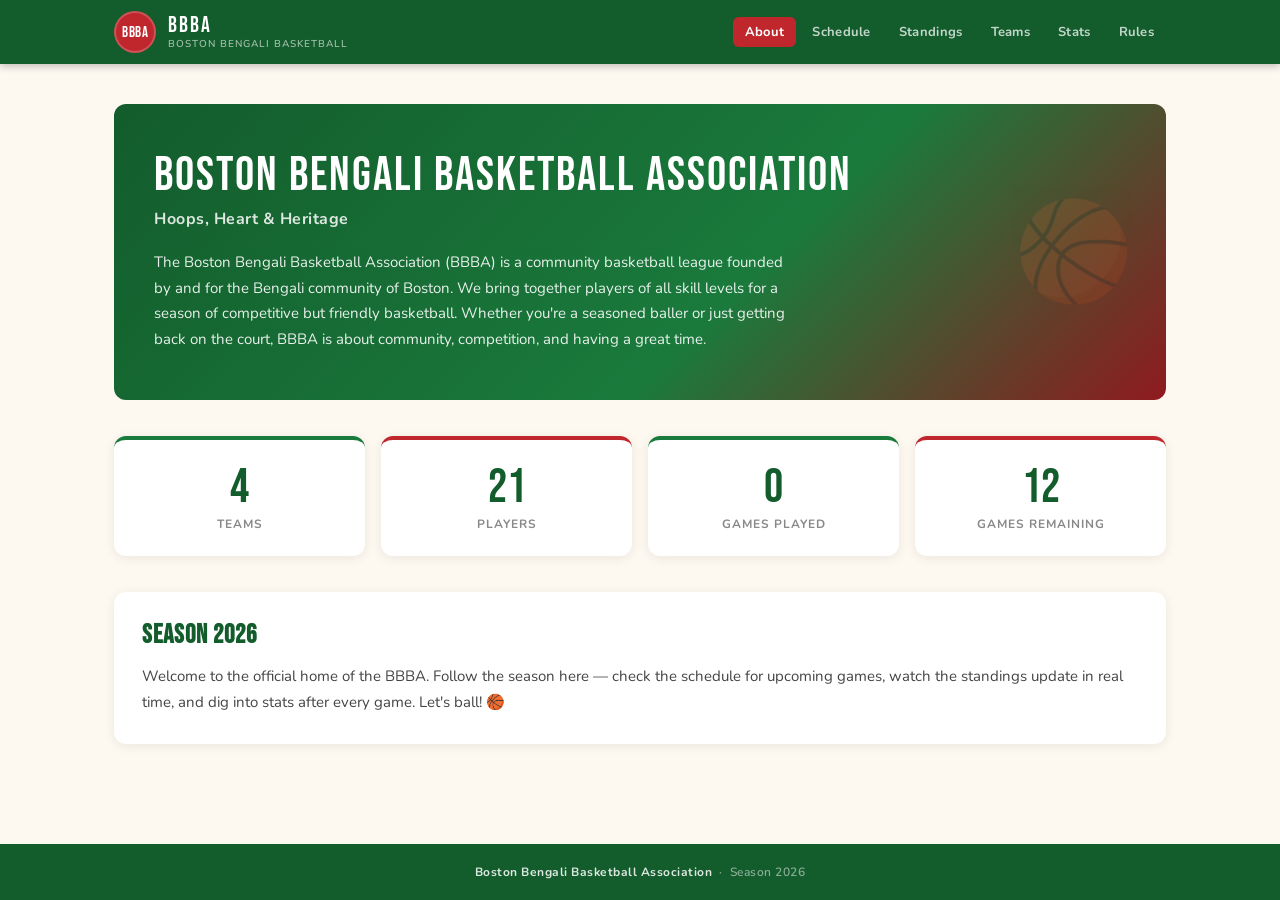
==== index.html @ 07c99d1d "refactor to be able to handle multiple seasons, reuse footer/header as partials" ====
<!DOCTYPE html>
<html lang="en">
<head>
  <meta charset="UTF-8" />
  <meta name="viewport" content="width=device-width, initial-scale=1.0" />
  <title>BBBA — Boston Bengali Basketball Association</title>
  <link rel="stylesheet" href="css/styles.css" />
</head>
<body>

  <div id="site-header-placeholder"></div>

  <main class="page-wrap">

    <div class="about-hero">
      <div class="about-hero-title">Boston Bengali Basketball Association</div>
      <div class="about-hero-tagline league-tagline"></div>
      <p class="about-hero-text" id="about-text"></p>
    </div>

    <div class="quick-stats" id="league-quick-stats"></div>

    <div class="card">
      <h2 style="font-family:'Bebas Neue',sans-serif;font-size:26px;color:var(--green-dark);letter-spacing:1px;margin-bottom:12px;">
        Season <span class="current-season-label"></span>
      </h2>
      <p style="font-size:15px;line-height:1.75;color:var(--ink-soft);">
        Welcome to the official home of the BBBA. Follow the season here — check the schedule for upcoming games,
        watch the standings update in real time, and dig into stats after every game. Let's ball! 🏀
      </p>
    </div>

  </main>

  <div id="site-footer-placeholder"></div>

  <script src="js/config.js"></script>
  <script src="js/players.js"></script>
  <script src="js/app.js"></script>
</body>
</html>
---- css/styles.css ----
@import url('https://fonts.googleapis.com/css2?family=Bebas+Neue&family=Nunito:wght@400;600;700;800&display=swap');

/* ─── Variables ─────────────────────────────────────────────────────────────── */
:root {
  --green:       #1a7a3c;
  --green-dark:  #135c2c;
  --green-light: #e8f5ed;
  --red:         #c0272d;
  --red-dark:    #8f1a1f;
  --red-light:   #fdecea;
  --cream:       #fdf8f0;
  --ink:         #1a1a1a;
  --ink-soft:    #444;
  --muted:       #888;
  --border:      #ddd;
  --card-bg:     #ffffff;
  --shadow:      0 2px 12px rgba(0,0,0,0.08);
  --radius:      12px;
  --nav-h:       64px;
}

/* ─── Reset ──────────────────────────────────────────────────────────────────── */
*, *::before, *::after { box-sizing: border-box; margin: 0; padding: 0; }
html { scroll-behavior: smooth; }
body {
  font-family: 'Nunito', sans-serif;
  background: var(--cream);
  color: var(--ink);
  min-height: 100vh;
  display: flex;
  flex-direction: column;
}
a { color: inherit; text-decoration: none; }
img { display: block; max-width: 100%; }

/* ─── Header & Nav ───────────────────────────────────────────────────────────── */
.site-header {
  background: var(--green-dark);
  position: sticky;
  top: 0;
  z-index: 100;
  box-shadow: 0 2px 8px rgba(0,0,0,0.25);
}

.header-inner {
  max-width: 1100px;
  margin: 0 auto;
  padding: 0 24px;
  height: var(--nav-h);
  display: flex;
  align-items: center;
  justify-content: space-between;
  gap: 16px;
}

.logo-wrap {
  display: flex;
  align-items: center;
  gap: 12px;
  flex-shrink: 0;
}

.logo-icon {
  width: 42px;
  height: 42px;
  background: var(--red);
  border-radius: 50%;
  display: flex;
  align-items: center;
  justify-content: center;
  font-family: 'Bebas Neue', sans-serif;
  font-size: 15px;
  color: #fff;
  letter-spacing: 0.5px;
  flex-shrink: 0;
  border: 2px solid rgba(255,255,255,0.2);
}

.logo-text {
  display: flex;
  flex-direction: column;
  line-height: 1.1;
}

.logo-abbr {
  font-family: 'Bebas Neue', sans-serif;
  font-size: 22px;
  color: #fff;
  letter-spacing: 2px;
}

.logo-sub {
  font-size: 10px;
  color: rgba(255,255,255,0.6);
  font-weight: 600;
  letter-spacing: 1px;
  text-transform: uppercase;
}

.site-nav {
  display: flex;
  align-items: center;
  gap: 4px;
}

.nav-link {
  font-size: 13px;
  font-weight: 700;
  color: rgba(255,255,255,0.75);
  padding: 6px 12px;
  border-radius: 6px;
  transition: background 0.15s, color 0.15s;
  letter-spacing: 0.3px;
  white-space: nowrap;
}

.nav-link:hover {
  background: rgba(255,255,255,0.12);
  color: #fff;
}

.nav-link.active {
  background: var(--red);
  color: #fff;
}

/* ─── Page Wrapper ───────────────────────────────────────────────────────────── */
.page-wrap {
  max-width: 1100px;
  margin: 0 auto;
  padding: 40px 24px 80px;
  flex: 1;
  width: 100%;
}

.page-hero {
  margin-bottom: 36px;
}

.page-title {
  font-family: 'Bebas Neue', sans-serif;
  font-size: 52px;
  color: var(--green-dark);
  letter-spacing: 2px;
  line-height: 1;
}

.page-title span {
  color: var(--red);
}

.page-subtitle {
  font-size: 15px;
  color: var(--muted);
  margin-top: 6px;
  font-weight: 600;
}

.section-subheading {
  font-family: 'Bebas Neue', sans-serif;
  font-size: 28px;
  color: var(--green-dark);
  letter-spacing: 1.5px;
  margin: 36px 0 16px;
}

.section-subheading:first-child { margin-top: 0; }

/* ─── Footer ─────────────────────────────────────────────────────────────────── */
.site-footer {
  background: var(--green-dark);
  color: rgba(255,255,255,0.5);
  text-align: center;
  padding: 20px 24px;
  font-size: 12px;
  font-weight: 600;
  letter-spacing: 0.5px;
}

.site-footer strong {
  color: rgba(255,255,255,0.85);
}

/* ─── About Page ─────────────────────────────────────────────────────────────── */
.about-hero {
  background: linear-gradient(135deg, var(--green-dark) 0%, var(--green) 60%, var(--red-dark) 100%);
  border-radius: var(--radius);
  padding: 48px 40px;
  color: #fff;
  margin-bottom: 36px;
  position: relative;
  overflow: hidden;
}

.about-hero::before {
  content: "🏀";
  position: absolute;
  right: 32px;
  top: 50%;
  transform: translateY(-50%);
  font-size: 96px;
  opacity: 0.15;
  pointer-events: none;
}

.about-hero-title {
  font-family: 'Bebas Neue', sans-serif;
  font-size: 48px;
  letter-spacing: 2px;
  line-height: 1;
  margin-bottom: 8px;
}

.about-hero-tagline {
  font-size: 16px;
  font-weight: 700;
  opacity: 0.85;
  margin-bottom: 20px;
  letter-spacing: 0.5px;
}

.about-hero-text {
  font-size: 15px;
  line-height: 1.7;
  opacity: 0.9;
  max-width: 640px;
}

.quick-stats {
  display: grid;
  grid-template-columns: repeat(4, 1fr);
  gap: 16px;
  margin-bottom: 36px;
}

.quick-stat {
  background: var(--card-bg);
  border-radius: var(--radius);
  padding: 24px 16px;
  text-align: center;
  box-shadow: var(--shadow);
  border-top: 4px solid var(--green);
}

.quick-stat:nth-child(even) {
  border-top-color: var(--red);
}

.qs-num {
  display: block;
  font-family: 'Bebas Neue', sans-serif;
  font-size: 48px;
  color: var(--green-dark);
  line-height: 1;
}

.qs-label {
  display: block;
  font-size: 12px;
  font-weight: 700;
  color: var(--muted);
  letter-spacing: 1px;
  text-transform: uppercase;
  margin-top: 4px;
}

/* ─── Cards & Shared ─────────────────────────────────────────────────────────── */
.card {
  background: var(--card-bg);
  border-radius: var(--radius);
  box-shadow: var(--shadow);
  padding: 28px;
  margin-bottom: 16px;
}

.empty-state {
  color: var(--muted);
  font-size: 15px;
  font-weight: 600;
  text-align: center;
  padding: 40px 0;
}

.back-link {
  display: inline-block;
  font-size: 14px;
  font-weight: 700;
  color: var(--green);
  margin-bottom: 24px;
  transition: color 0.15s;
}

.back-link:hover { color: var(--green-dark); }

/* ─── Schedule ───────────────────────────────────────────────────────────────── */
.game-card {
  background: var(--card-bg);
  border-radius: var(--radius);
  box-shadow: var(--shadow);
  padding: 20px 24px;
  margin-bottom: 12px;
  display: flex;
  align-items: center;
  gap: 20px;
  flex-wrap: wrap;
}

.game-card.upcoming {
  border-left: 4px solid var(--border);
  opacity: 0.85;
}

.game-card.completed {
  border-left: 4px solid var(--green);
}

.game-date {
  font-size: 13px;
  font-weight: 700;
  color: var(--muted);
  min-width: 100px;
  letter-spacing: 0.3px;
}

.game-matchup {
  display: flex;
  align-items: center;
  gap: 12px;
  flex: 1;
  flex-wrap: wrap;
}

.team-name {
  font-size: 16px;
  font-weight: 700;
  color: var(--ink-soft);
}

.team-name.winner {
  color: var(--green-dark);
}

.score-block {
  display: flex;
  align-items: center;
  gap: 6px;
  font-family: 'Bebas Neue', sans-serif;
  font-size: 24px;
}

.score-win  { color: var(--green-dark); }
.score-loss { color: var(--muted); }
.score-sep  { color: var(--border); font-size: 20px; }

.vs-badge {
  background: var(--green-light);
  color: var(--green-dark);
  font-size: 11px;
  font-weight: 800;
  padding: 3px 8px;
  border-radius: 4px;
  letter-spacing: 1px;
}

.box-score-link {
  font-size: 13px;
  font-weight: 700;
  color: var(--red);
  white-space: nowrap;
  transition: color 0.15s;
  margin-left: auto;
}

.box-score-link:hover { color: var(--red-dark); }

/* ─── Standings ──────────────────────────────────────────────────────────────── */
.standings-wrap {
  background: var(--card-bg);
  border-radius: var(--radius);
  box-shadow: var(--shadow);
  overflow: hidden;
}

.standings-table {
  width: 100%;
  border-collapse: collapse;
}

.standings-table thead {
  background: var(--green-dark);
  color: #fff;
}

.standings-table th {
  padding: 14px 16px;
  font-size: 12px;
  font-weight: 700;
  letter-spacing: 1px;
  text-transform: uppercase;
  text-align: left;
}

.standings-table th:not(:first-child):not(.team-col) { text-align: center; }

.standings-table td {
  padding: 14px 16px;
  font-size: 14px;
  font-weight: 600;
  border-bottom: 1px solid var(--border);
  text-align: left;
}

.standings-table td:not(:first-child):not(.team-col) { text-align: center; }

.standings-table tbody tr:last-child td { border-bottom: none; }

.standings-table tbody tr:hover { background: var(--green-light); }

.standings-table .leader-row { background: #fffbe6; }
.standings-table .leader-row:hover { background: #fff5c2; }

.rank { color: var(--muted); font-size: 13px; width: 32px; }
.team-col { font-weight: 800; }
.pos-diff { color: var(--green); font-weight: 800; }
.neg-diff { color: var(--red);   font-weight: 800; }

.standings-note {
  font-size: 12px;
  color: var(--muted);
  margin-top: 10px;
  font-weight: 600;
}

/* ─── Teams ──────────────────────────────────────────────────────────────────── */
.teams-grid {
  display: grid;
  grid-template-columns: repeat(2, 1fr);
  gap: 24px;
}

.team-card {
  background: var(--card-bg);
  border-radius: var(--radius);
  box-shadow: var(--shadow);
  overflow: hidden;
}

.team-card-title {
  font-family: 'Bebas Neue', sans-serif;
  font-size: 28px;
  letter-spacing: 1.5px;
  background: var(--green-dark);
  color: #fff;
  padding: 16px 20px;
}

.team-card:nth-child(even) .team-card-title {
  background: var(--red-dark);
}

.roster-table {
  width: 100%;
  border-collapse: collapse;
  font-size: 13px;
}

.roster-table thead tr {
  background: var(--green-light);
}

.roster-table th {
  padding: 10px 12px;
  font-size: 11px;
  font-weight: 700;
  letter-spacing: 0.8px;
  text-transform: uppercase;
  color: var(--green-dark);
  text-align: left;
}

.roster-table th:not(:first-child) { text-align: center; }

.roster-table td {
  padding: 10px 12px;
  border-bottom: 1px solid var(--border);
  font-weight: 600;
  text-align: left;
}

.roster-table td:not(:first-child) { text-align: center; color: var(--ink-soft); }

.roster-table tbody tr:last-child td { border-bottom: none; }
.roster-table tbody tr:hover { background: #f9f9f9; }

.player-name { font-weight: 700; }

.team-card .empty-state { padding: 24px; text-align: left; }

.unassigned-card { grid-column: 1 / -1; }

.unassigned-title {
  background: var(--muted) !important;
  display: flex;
  align-items: center;
  gap: 10px;
}

.unassigned-count {
  background: rgba(255,255,255,0.25);
  font-family: 'Nunito', sans-serif;
  font-size: 13px;
  font-weight: 800;
  padding: 2px 8px;
  border-radius: 99px;
}

/* ─── Stats ──────────────────────────────────────────────────────────────────── */
.leaders-grid {
  display: grid;
  grid-template-columns: repeat(3, 1fr);
  gap: 24px;
}

.leaders-block {
  background: var(--card-bg);
  border-radius: var(--radius);
  box-shadow: var(--shadow);
  overflow: hidden;
}

.leaders-block.full-width {
  grid-column: 1 / -1;
}

.leaders-title {
  font-family: 'Bebas Neue', sans-serif;
  font-size: 22px;
  letter-spacing: 1.5px;
  background: var(--red-dark);
  color: #fff;
  padding: 12px 16px;
}

.leaders-block:first-child .leaders-title { background: var(--green-dark); }
.leaders-block:nth-child(2) .leaders-title { background: var(--green); }

.leader-row { background: #fffbe6 !important; }
.leader-row .player-name::after {
  content: " 👑";
  font-size: 11px;
}

/* Box score */
.box-score-header {
  display: flex;
  align-items: center;
  justify-content: space-between;
  background: var(--card-bg);
  border-radius: var(--radius);
  box-shadow: var(--shadow);
  padding: 28px 32px;
  margin-bottom: 24px;
  gap: 16px;
}

.bs-team {
  text-align: center;
  flex: 1;
}

.bs-team-name {
  font-size: 14px;
  font-weight: 700;
  color: var(--muted);
  text-transform: uppercase;
  letter-spacing: 1px;
  margin-bottom: 6px;
}

.bs-score {
  font-family: 'Bebas Neue', sans-serif;
  font-size: 64px;
  color: var(--ink);
  line-height: 1;
}

.bs-winner .bs-score { color: var(--green-dark); }
.bs-winner .bs-team-name { color: var(--green-dark); }

.bs-date {
  font-size: 13px;
  font-weight: 700;
  color: var(--muted);
  text-align: center;
}

.box-team-label {
  font-family: 'Bebas Neue', sans-serif;
  font-size: 22px;
  letter-spacing: 1px;
  color: var(--green-dark);
  margin: 24px 0 8px;
}

.box-score-list {
  display: flex;
  flex-direction: column;
}

.box-score-item {
  display: flex;
  align-items: center;
  gap: 16px;
  padding: 14px 16px;
  border-bottom: 1px solid var(--border);
  transition: background 0.15s;
  font-size: 14px;
  font-weight: 600;
}

.box-score-item:last-child { border-bottom: none; }
.box-score-item:hover { background: var(--green-light); }

.bsi-date { color: var(--muted); font-size: 13px; min-width: 100px; }
.bsi-matchup { flex: 1; }
.bsi-winner { color: var(--green-dark); font-weight: 800; }
.bsi-sep { color: var(--muted); margin: 0 6px; }
.bsi-arrow { color: var(--red); font-weight: 700; }

/* ─── Rules ──────────────────────────────────────────────────────────────────── */
.rules-section {
  background: var(--card-bg);
  border-radius: var(--radius);
  box-shadow: var(--shadow);
  padding: 32px;
  margin-bottom: 20px;
}

.rules-section h2 {
  font-family: 'Bebas Neue', sans-serif;
  font-size: 26px;
  color: var(--green-dark);
  letter-spacing: 1px;
  margin-bottom: 12px;
  padding-bottom: 8px;
  border-bottom: 2px solid var(--green-light);
}

.rules-section p, .rules-section li {
  font-size: 15px;
  line-height: 1.75;
  color: var(--ink-soft);
  margin-bottom: 8px;
}

.rules-section ul, .rules-section ol {
  padding-left: 20px;
}

/* ─── Season Switcher ────────────────────────────────────────────────────────── */
.season-switcher-wrap {
  display: flex;
  align-items: center;
  gap: 10px;
  margin-bottom: 28px;
}

.switcher-label {
  font-size: 12px;
  font-weight: 700;
  color: var(--muted);
  text-transform: uppercase;
  letter-spacing: 1px;
}

.season-select {
  font-family: 'Nunito', sans-serif;
  font-size: 14px;
  font-weight: 700;
  color: var(--ink);
  background: var(--card-bg);
  border: 1.5px solid var(--border);
  border-radius: 8px;
  padding: 6px 12px;
  cursor: pointer;
  transition: border-color 0.15s;
}

.season-select:hover { border-color: var(--green); }
.season-select:focus { outline: none; border-color: var(--green); }

/* ─── Stats Section Heading ──────────────────────────────────────────────────── */
.stats-section-heading {
  font-family: 'Bebas Neue', sans-serif;
  font-size: 32px;
  color: var(--green-dark);
  letter-spacing: 2px;
  margin-bottom: 16px;
}

/* ─── Responsive ──────────────────────────────────────────────────────────────── */
@media (max-width: 768px) {
  .quick-stats { grid-template-columns: repeat(2, 1fr); }
  .teams-grid  { grid-template-columns: 1fr; }
  .leaders-grid { grid-template-columns: 1fr; }
  .about-hero { padding: 32px 24px; }
  .about-hero::before { display: none; }
  .about-hero-title { font-size: 36px; }
  .page-title { font-size: 40px; }
  .site-nav { gap: 2px; }
  .nav-link { font-size: 12px; padding: 5px 8px; }
  .logo-text { display: none; }
  .box-score-header { flex-direction: column; }
}
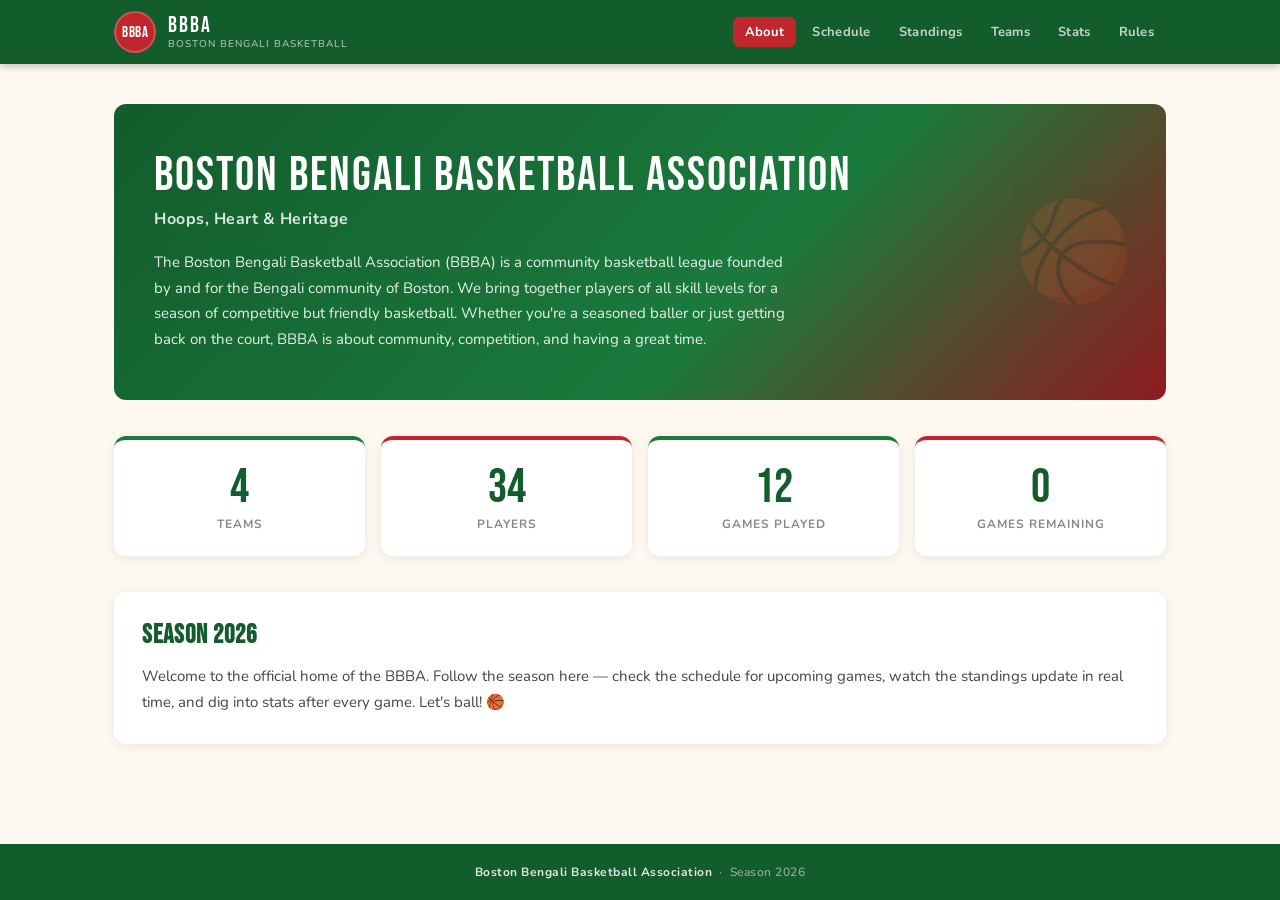
==== commit cfa1fca0: "add support for playoff games, add stats for first playoff game" ====
--- a/index.html
+++ b/index.html
@@ -1,41 +1,44 @@
 <!DOCTYPE html>
 <html lang="en">
 <head>
-  <meta charset="UTF-8" />
-  <meta name="viewport" content="width=device-width, initial-scale=1.0" />
+  <meta charset="UTF-8"/>
+  <meta name="viewport" content="width=device-width, initial-scale=1.0"/>
   <title>BBBA — Boston Bengali Basketball Association</title>
-  <link rel="stylesheet" href="css/styles.css" />
+  <link rel="stylesheet" href="css/styles.css"/>
 </head>
 <body>
 
-  <div id="site-header-placeholder"></div>
+<div id="site-header-placeholder"></div>
 
-  <main class="page-wrap">
+<main class="page-wrap">
 
-    <div class="about-hero">
-      <div class="about-hero-title">Boston Bengali Basketball Association</div>
-      <div class="about-hero-tagline league-tagline"></div>
-      <p class="about-hero-text" id="about-text"></p>
-    </div>
+  <div id="champion-banner" style="display:none;"></div>
 
-    <div class="quick-stats" id="league-quick-stats"></div>
+  <div class="about-hero">
+    <div class="about-hero-title">Boston Bengali Basketball Association</div>
+    <div class="about-hero-tagline league-tagline"></div>
+    <p class="about-hero-text" id="about-text"></p>
+  </div>
 
-    <div class="card">
-      <h2 style="font-family:'Bebas Neue',sans-serif;font-size:26px;color:var(--green-dark);letter-spacing:1px;margin-bottom:12px;">
-        Season <span class="current-season-label"></span>
-      </h2>
-      <p style="font-size:15px;line-height:1.75;color:var(--ink-soft);">
-        Welcome to the official home of the BBBA. Follow the season here — check the schedule for upcoming games,
-        watch the standings update in real time, and dig into stats after every game. Let's ball! 🏀
-      </p>
-    </div>
+  <div class="quick-stats" id="league-quick-stats"></div>
 
-  </main>
+  <div class="card">
+    <h2
+      style="font-family:'Bebas Neue',sans-serif;font-size:26px;color:var(--green-dark);letter-spacing:1px;margin-bottom:12px;">
+      Season <span class="current-season-label"></span>
+    </h2>
+    <p style="font-size:15px;line-height:1.75;color:var(--ink-soft);">
+      Welcome to the official home of the BBBA. Follow the season here — check the schedule for upcoming games,
+      watch the standings update in real time, and dig into stats after every game. Let's ball! 🏀
+    </p>
+  </div>
 
-  <div id="site-footer-placeholder"></div>
+</main>
 
-  <script src="js/config.js"></script>
-  <script src="js/players.js"></script>
-  <script src="js/app.js"></script>
+<div id="site-footer-placeholder"></div>
+
+<script src="js/config.js"></script>
+<script src="js/players.js"></script>
+<script src="js/app.js"></script>
 </body>
 </html>
--- a/css/styles.css
+++ b/css/styles.css
@@ -2,350 +2,350 @@
 
 /* ─── Variables ─────────────────────────────────────────────────────────────── */
 :root {
-  --green:       #1a7a3c;
-  --green-dark:  #135c2c;
-  --green-light: #e8f5ed;
-  --red:         #c0272d;
-  --red-dark:    #8f1a1f;
-  --red-light:   #fdecea;
-  --cream:       #fdf8f0;
-  --ink:         #1a1a1a;
-  --ink-soft:    #444;
-  --muted:       #888;
-  --border:      #ddd;
-  --card-bg:     #ffffff;
-  --shadow:      0 2px 12px rgba(0,0,0,0.08);
-  --radius:      12px;
-  --nav-h:       64px;
+    --green:       #1a7a3c;
+    --green-dark:  #135c2c;
+    --green-light: #e8f5ed;
+    --red:         #c0272d;
+    --red-dark:    #8f1a1f;
+    --red-light:   #fdecea;
+    --cream:       #fdf8f0;
+    --ink:         #1a1a1a;
+    --ink-soft:    #444;
+    --muted:       #888;
+    --border:      #ddd;
+    --card-bg:     #ffffff;
+    --shadow:      0 2px 12px rgba(0,0,0,0.08);
+    --radius:      12px;
+    --nav-h:       64px;
 }
 
 /* ─── Reset ──────────────────────────────────────────────────────────────────── */
 *, *::before, *::after { box-sizing: border-box; margin: 0; padding: 0; }
 html { scroll-behavior: smooth; }
 body {
-  font-family: 'Nunito', sans-serif;
-  background: var(--cream);
-  color: var(--ink);
-  min-height: 100vh;
-  display: flex;
-  flex-direction: column;
+    font-family: 'Nunito', sans-serif;
+    background: var(--cream);
+    color: var(--ink);
+    min-height: 100vh;
+    display: flex;
+    flex-direction: column;
 }
 a { color: inherit; text-decoration: none; }
 img { display: block; max-width: 100%; }
 
 /* ─── Header & Nav ───────────────────────────────────────────────────────────── */
 .site-header {
-  background: var(--green-dark);
-  position: sticky;
-  top: 0;
-  z-index: 100;
-  box-shadow: 0 2px 8px rgba(0,0,0,0.25);
+    background: var(--green-dark);
+    position: sticky;
+    top: 0;
+    z-index: 100;
+    box-shadow: 0 2px 8px rgba(0,0,0,0.25);
 }
 
 .header-inner {
-  max-width: 1100px;
-  margin: 0 auto;
-  padding: 0 24px;
-  height: var(--nav-h);
-  display: flex;
-  align-items: center;
-  justify-content: space-between;
-  gap: 16px;
+    max-width: 1100px;
+    margin: 0 auto;
+    padding: 0 24px;
+    height: var(--nav-h);
+    display: flex;
+    align-items: center;
+    justify-content: space-between;
+    gap: 16px;
 }
 
 .logo-wrap {
-  display: flex;
-  align-items: center;
-  gap: 12px;
-  flex-shrink: 0;
+    display: flex;
+    align-items: center;
+    gap: 12px;
+    flex-shrink: 0;
 }
 
 .logo-icon {
-  width: 42px;
-  height: 42px;
-  background: var(--red);
-  border-radius: 50%;
-  display: flex;
-  align-items: center;
-  justify-content: center;
-  font-family: 'Bebas Neue', sans-serif;
-  font-size: 15px;
-  color: #fff;
-  letter-spacing: 0.5px;
-  flex-shrink: 0;
-  border: 2px solid rgba(255,255,255,0.2);
+    width: 42px;
+    height: 42px;
+    background: var(--red);
+    border-radius: 50%;
+    display: flex;
+    align-items: center;
+    justify-content: center;
+    font-family: 'Bebas Neue', sans-serif;
+    font-size: 15px;
+    color: #fff;
+    letter-spacing: 0.5px;
+    flex-shrink: 0;
+    border: 2px solid rgba(255,255,255,0.2);
 }
 
 .logo-text {
-  display: flex;
-  flex-direction: column;
-  line-height: 1.1;
+    display: flex;
+    flex-direction: column;
+    line-height: 1.1;
 }
 
 .logo-abbr {
-  font-family: 'Bebas Neue', sans-serif;
-  font-size: 22px;
-  color: #fff;
-  letter-spacing: 2px;
+    font-family: 'Bebas Neue', sans-serif;
+    font-size: 22px;
+    color: #fff;
+    letter-spacing: 2px;
 }
 
 .logo-sub {
-  font-size: 10px;
-  color: rgba(255,255,255,0.6);
-  font-weight: 600;
-  letter-spacing: 1px;
-  text-transform: uppercase;
+    font-size: 10px;
+    color: rgba(255,255,255,0.6);
+    font-weight: 600;
+    letter-spacing: 1px;
+    text-transform: uppercase;
 }
 
 .site-nav {
-  display: flex;
-  align-items: center;
-  gap: 4px;
+    display: flex;
+    align-items: center;
+    gap: 4px;
 }
 
 .nav-link {
-  font-size: 13px;
-  font-weight: 700;
-  color: rgba(255,255,255,0.75);
-  padding: 6px 12px;
-  border-radius: 6px;
-  transition: background 0.15s, color 0.15s;
-  letter-spacing: 0.3px;
-  white-space: nowrap;
+    font-size: 13px;
+    font-weight: 700;
+    color: rgba(255,255,255,0.75);
+    padding: 6px 12px;
+    border-radius: 6px;
+    transition: background 0.15s, color 0.15s;
+    letter-spacing: 0.3px;
+    white-space: nowrap;
 }
 
 .nav-link:hover {
-  background: rgba(255,255,255,0.12);
-  color: #fff;
+    background: rgba(255,255,255,0.12);
+    color: #fff;
 }
 
 .nav-link.active {
-  background: var(--red);
-  color: #fff;
+    background: var(--red);
+    color: #fff;
 }
 
 /* ─── Page Wrapper ───────────────────────────────────────────────────────────── */
 .page-wrap {
-  max-width: 1100px;
-  margin: 0 auto;
-  padding: 40px 24px 80px;
-  flex: 1;
-  width: 100%;
+    max-width: 1100px;
+    margin: 0 auto;
+    padding: 40px 24px 80px;
+    flex: 1;
+    width: 100%;
 }
 
 .page-hero {
-  margin-bottom: 36px;
+    margin-bottom: 36px;
 }
 
 .page-title {
-  font-family: 'Bebas Neue', sans-serif;
-  font-size: 52px;
-  color: var(--green-dark);
-  letter-spacing: 2px;
-  line-height: 1;
+    font-family: 'Bebas Neue', sans-serif;
+    font-size: 52px;
+    color: var(--green-dark);
+    letter-spacing: 2px;
+    line-height: 1;
 }
 
 .page-title span {
-  color: var(--red);
+    color: var(--red);
 }
 
 .page-subtitle {
-  font-size: 15px;
-  color: var(--muted);
-  margin-top: 6px;
-  font-weight: 600;
+    font-size: 15px;
+    color: var(--muted);
+    margin-top: 6px;
+    font-weight: 600;
 }
 
 .section-subheading {
-  font-family: 'Bebas Neue', sans-serif;
-  font-size: 28px;
-  color: var(--green-dark);
-  letter-spacing: 1.5px;
-  margin: 36px 0 16px;
+    font-family: 'Bebas Neue', sans-serif;
+    font-size: 28px;
+    color: var(--green-dark);
+    letter-spacing: 1.5px;
+    margin: 36px 0 16px;
 }
 
 .section-subheading:first-child { margin-top: 0; }
 
 /* ─── Footer ─────────────────────────────────────────────────────────────────── */
 .site-footer {
-  background: var(--green-dark);
-  color: rgba(255,255,255,0.5);
-  text-align: center;
-  padding: 20px 24px;
-  font-size: 12px;
-  font-weight: 600;
-  letter-spacing: 0.5px;
+    background: var(--green-dark);
+    color: rgba(255,255,255,0.5);
+    text-align: center;
+    padding: 20px 24px;
+    font-size: 12px;
+    font-weight: 600;
+    letter-spacing: 0.5px;
 }
 
 .site-footer strong {
-  color: rgba(255,255,255,0.85);
+    color: rgba(255,255,255,0.85);
 }
 
 /* ─── About Page ─────────────────────────────────────────────────────────────── */
 .about-hero {
-  background: linear-gradient(135deg, var(--green-dark) 0%, var(--green) 60%, var(--red-dark) 100%);
-  border-radius: var(--radius);
-  padding: 48px 40px;
-  color: #fff;
-  margin-bottom: 36px;
-  position: relative;
-  overflow: hidden;
+    background: linear-gradient(135deg, var(--green-dark) 0%, var(--green) 60%, var(--red-dark) 100%);
+    border-radius: var(--radius);
+    padding: 48px 40px;
+    color: #fff;
+    margin-bottom: 36px;
+    position: relative;
+    overflow: hidden;
 }
 
 .about-hero::before {
-  content: "🏀";
-  position: absolute;
-  right: 32px;
-  top: 50%;
-  transform: translateY(-50%);
-  font-size: 96px;
-  opacity: 0.15;
-  pointer-events: none;
+    content: "🏀";
+    position: absolute;
+    right: 32px;
+    top: 50%;
+    transform: translateY(-50%);
+    font-size: 96px;
+    opacity: 0.15;
+    pointer-events: none;
 }
 
 .about-hero-title {
-  font-family: 'Bebas Neue', sans-serif;
-  font-size: 48px;
-  letter-spacing: 2px;
-  line-height: 1;
-  margin-bottom: 8px;
+    font-family: 'Bebas Neue', sans-serif;
+    font-size: 48px;
+    letter-spacing: 2px;
+    line-height: 1;
+    margin-bottom: 8px;
 }
 
 .about-hero-tagline {
-  font-size: 16px;
-  font-weight: 700;
-  opacity: 0.85;
-  margin-bottom: 20px;
-  letter-spacing: 0.5px;
+    font-size: 16px;
+    font-weight: 700;
+    opacity: 0.85;
+    margin-bottom: 20px;
+    letter-spacing: 0.5px;
 }
 
 .about-hero-text {
-  font-size: 15px;
-  line-height: 1.7;
-  opacity: 0.9;
-  max-width: 640px;
+    font-size: 15px;
+    line-height: 1.7;
+    opacity: 0.9;
+    max-width: 640px;
 }
 
 .quick-stats {
-  display: grid;
-  grid-template-columns: repeat(4, 1fr);
-  gap: 16px;
-  margin-bottom: 36px;
+    display: grid;
+    grid-template-columns: repeat(4, 1fr);
+    gap: 16px;
+    margin-bottom: 36px;
 }
 
 .quick-stat {
-  background: var(--card-bg);
-  border-radius: var(--radius);
-  padding: 24px 16px;
-  text-align: center;
-  box-shadow: var(--shadow);
-  border-top: 4px solid var(--green);
+    background: var(--card-bg);
+    border-radius: var(--radius);
+    padding: 24px 16px;
+    text-align: center;
+    box-shadow: var(--shadow);
+    border-top: 4px solid var(--green);
 }
 
 .quick-stat:nth-child(even) {
-  border-top-color: var(--red);
+    border-top-color: var(--red);
 }
 
 .qs-num {
-  display: block;
-  font-family: 'Bebas Neue', sans-serif;
-  font-size: 48px;
-  color: var(--green-dark);
-  line-height: 1;
+    display: block;
+    font-family: 'Bebas Neue', sans-serif;
+    font-size: 48px;
+    color: var(--green-dark);
+    line-height: 1;
 }
 
 .qs-label {
-  display: block;
-  font-size: 12px;
-  font-weight: 700;
-  color: var(--muted);
-  letter-spacing: 1px;
-  text-transform: uppercase;
-  margin-top: 4px;
+    display: block;
+    font-size: 12px;
+    font-weight: 700;
+    color: var(--muted);
+    letter-spacing: 1px;
+    text-transform: uppercase;
+    margin-top: 4px;
 }
 
 /* ─── Cards & Shared ─────────────────────────────────────────────────────────── */
 .card {
-  background: var(--card-bg);
-  border-radius: var(--radius);
-  box-shadow: var(--shadow);
-  padding: 28px;
-  margin-bottom: 16px;
+    background: var(--card-bg);
+    border-radius: var(--radius);
+    box-shadow: var(--shadow);
+    padding: 28px;
+    margin-bottom: 16px;
 }
 
 .empty-state {
-  color: var(--muted);
-  font-size: 15px;
-  font-weight: 600;
-  text-align: center;
-  padding: 40px 0;
+    color: var(--muted);
+    font-size: 15px;
+    font-weight: 600;
+    text-align: center;
+    padding: 40px 0;
 }
 
 .back-link {
-  display: inline-block;
-  font-size: 14px;
-  font-weight: 700;
-  color: var(--green);
-  margin-bottom: 24px;
-  transition: color 0.15s;
+    display: inline-block;
+    font-size: 14px;
+    font-weight: 700;
+    color: var(--green);
+    margin-bottom: 24px;
+    transition: color 0.15s;
 }
 
 .back-link:hover { color: var(--green-dark); }
 
 /* ─── Schedule ───────────────────────────────────────────────────────────────── */
 .game-card {
-  background: var(--card-bg);
-  border-radius: var(--radius);
-  box-shadow: var(--shadow);
-  padding: 20px 24px;
-  margin-bottom: 12px;
-  display: flex;
-  align-items: center;
-  gap: 20px;
-  flex-wrap: wrap;
+    background: var(--card-bg);
+    border-radius: var(--radius);
+    box-shadow: var(--shadow);
+    padding: 20px 24px;
+    margin-bottom: 12px;
+    display: flex;
+    align-items: center;
+    gap: 20px;
+    flex-wrap: wrap;
 }
 
 .game-card.upcoming {
-  border-left: 4px solid var(--border);
-  opacity: 0.85;
+    border-left: 4px solid var(--border);
+    opacity: 0.85;
 }
 
 .game-card.completed {
-  border-left: 4px solid var(--green);
+    border-left: 4px solid var(--green);
 }
 
 .game-date {
-  font-size: 13px;
-  font-weight: 700;
-  color: var(--muted);
-  min-width: 100px;
-  letter-spacing: 0.3px;
+    font-size: 13px;
+    font-weight: 700;
+    color: var(--muted);
+    min-width: 100px;
+    letter-spacing: 0.3px;
 }
 
 .game-matchup {
-  display: flex;
-  align-items: center;
-  gap: 12px;
-  flex: 1;
-  flex-wrap: wrap;
+    display: flex;
+    align-items: center;
+    gap: 12px;
+    flex: 1;
+    flex-wrap: wrap;
 }
 
 .team-name {
-  font-size: 16px;
-  font-weight: 700;
-  color: var(--ink-soft);
+    font-size: 16px;
+    font-weight: 700;
+    color: var(--ink-soft);
 }
 
 .team-name.winner {
-  color: var(--green-dark);
+    color: var(--green-dark);
 }
 
 .score-block {
-  display: flex;
-  align-items: center;
-  gap: 6px;
-  font-family: 'Bebas Neue', sans-serif;
-  font-size: 24px;
+    display: flex;
+    align-items: center;
+    gap: 6px;
+    font-family: 'Bebas Neue', sans-serif;
+    font-size: 24px;
 }
 
 .score-win  { color: var(--green-dark); }
@@ -353,61 +353,80 @@
 .score-sep  { color: var(--border); font-size: 20px; }
 
 .vs-badge {
-  background: var(--green-light);
-  color: var(--green-dark);
-  font-size: 11px;
-  font-weight: 800;
-  padding: 3px 8px;
-  border-radius: 4px;
-  letter-spacing: 1px;
+    background: var(--green-light);
+    color: var(--green-dark);
+    font-size: 11px;
+    font-weight: 800;
+    padding: 3px 8px;
+    border-radius: 4px;
+    letter-spacing: 1px;
+}
+
+.game-card-links {
+    display: flex;
+    align-items: center;
+    gap: 12px;
+    margin-left: auto;
 }
 
 .box-score-link {
-  font-size: 13px;
-  font-weight: 700;
-  color: var(--red);
-  white-space: nowrap;
-  transition: color 0.15s;
-  margin-left: auto;
+    font-size: 13px;
+    font-weight: 700;
+    color: var(--red);
+    white-space: nowrap;
+    transition: color 0.15s;
 }
 
 .box-score-link:hover { color: var(--red-dark); }
+
+.yt-link-inline {
+    font-size: 12px;
+    font-weight: 700;
+    color: #fff;
+    background: #ff0000;
+    padding: 3px 8px;
+    border-radius: 4px;
+    white-space: nowrap;
+    transition: background 0.15s;
+}
+
+.yt-link-inline:hover { background: #cc0000; }
 
 /* ─── Standings ──────────────────────────────────────────────────────────────── */
 .standings-wrap {
-  background: var(--card-bg);
-  border-radius: var(--radius);
-  box-shadow: var(--shadow);
-  overflow: hidden;
+    background: var(--card-bg);
+    border-radius: var(--radius);
+    box-shadow: var(--shadow);
+    overflow: hidden;
 }
 
 .standings-table {
-  width: 100%;
-  border-collapse: collapse;
+    width: 100%;
+    border-collapse: collapse;
 }
 
 .standings-table thead {
-  background: var(--green-dark);
-  color: #fff;
+    background: var(--green-dark);
+    color: #fff;
 }
 
 .standings-table th {
-  padding: 14px 16px;
-  font-size: 12px;
-  font-weight: 700;
-  letter-spacing: 1px;
-  text-transform: uppercase;
-  text-align: left;
+    padding: 14px 16px;
+    font-size: 12px;
+    font-weight: 700;
+    letter-spacing: 1px;
+    text-transform: uppercase;
+    text-align: left;
 }
 
 .standings-table th:not(:first-child):not(.team-col) { text-align: center; }
 
 .standings-table td {
-  padding: 14px 16px;
-  font-size: 14px;
-  font-weight: 600;
-  border-bottom: 1px solid var(--border);
-  text-align: left;
+    padding: 14px 16px;
+    font-size: 14px;
+    font-weight: 600;
+    border-bottom: 1px solid var(--border);
+    text-align: left;
 }
 
 .standings-table td:not(:first-child):not(.team-col) { text-align: center; }
@@ -425,66 +444,66 @@
 .neg-diff { color: var(--red);   font-weight: 800; }
 
 .standings-note {
-  font-size: 12px;
-  color: var(--muted);
-  margin-top: 10px;
-  font-weight: 600;
+    font-size: 12px;
+    color: var(--muted);
+    margin-top: 10px;
+    font-weight: 600;
 }
 
 /* ─── Teams ──────────────────────────────────────────────────────────────────── */
 .teams-grid {
-  display: grid;
-  grid-template-columns: repeat(2, 1fr);
-  gap: 24px;
+    display: grid;
+    grid-template-columns: repeat(2, 1fr);
+    gap: 24px;
 }
 
 .team-card {
-  background: var(--card-bg);
-  border-radius: var(--radius);
-  box-shadow: var(--shadow);
-  overflow: hidden;
+    background: var(--card-bg);
+    border-radius: var(--radius);
+    box-shadow: var(--shadow);
+    overflow: hidden;
 }
 
 .team-card-title {
-  font-family: 'Bebas Neue', sans-serif;
-  font-size: 28px;
-  letter-spacing: 1.5px;
-  background: var(--green-dark);
-  color: #fff;
-  padding: 16px 20px;
+    font-family: 'Bebas Neue', sans-serif;
+    font-size: 28px;
+    letter-spacing: 1.5px;
+    background: var(--green-dark);
+    color: #fff;
+    padding: 16px 20px;
 }
 
 .team-card:nth-child(even) .team-card-title {
-  background: var(--red-dark);
+    background: var(--red-dark);
 }
 
 .roster-table {
-  width: 100%;
-  border-collapse: collapse;
-  font-size: 13px;
+    width: 100%;
+    border-collapse: collapse;
+    font-size: 13px;
 }
 
 .roster-table thead tr {
-  background: var(--green-light);
+    background: var(--green-light);
 }
 
 .roster-table th {
-  padding: 10px 12px;
-  font-size: 11px;
-  font-weight: 700;
-  letter-spacing: 0.8px;
-  text-transform: uppercase;
-  color: var(--green-dark);
-  text-align: left;
+    padding: 10px 12px;
+    font-size: 11px;
+    font-weight: 700;
+    letter-spacing: 0.8px;
+    text-transform: uppercase;
+    color: var(--green-dark);
+    text-align: left;
 }
 
 .roster-table th:not(:first-child) { text-align: center; }
 
 .roster-table td {
-  padding: 10px 12px;
-  border-bottom: 1px solid var(--border);
-  font-weight: 600;
-  text-align: left;
+    padding: 10px 12px;
+    border-bottom: 1px solid var(--border);
+    font-weight: 600;
+    text-align: left;
 }
 
 .roster-table td:not(:first-child) { text-align: center; color: var(--ink-soft); }
@@ -499,46 +518,46 @@
 .unassigned-card { grid-column: 1 / -1; }
 
 .unassigned-title {
-  background: var(--muted) !important;
-  display: flex;
-  align-items: center;
-  gap: 10px;
+    background: var(--muted) !important;
+    display: flex;
+    align-items: center;
+    gap: 10px;
 }
 
 .unassigned-count {
-  background: rgba(255,255,255,0.25);
-  font-family: 'Nunito', sans-serif;
-  font-size: 13px;
-  font-weight: 800;
-  padding: 2px 8px;
-  border-radius: 99px;
+    background: rgba(255,255,255,0.25);
+    font-family: 'Nunito', sans-serif;
+    font-size: 13px;
+    font-weight: 800;
+    padding: 2px 8px;
+    border-radius: 99px;
 }
 
 /* ─── Stats ──────────────────────────────────────────────────────────────────── */
 .leaders-grid {
-  display: grid;
-  grid-template-columns: repeat(3, 1fr);
-  gap: 24px;
+    display: grid;
+    grid-template-columns: repeat(3, 1fr);
+    gap: 24px;
 }
 
 .leaders-block {
-  background: var(--card-bg);
-  border-radius: var(--radius);
-  box-shadow: var(--shadow);
-  overflow: hidden;
+    background: var(--card-bg);
+    border-radius: var(--radius);
+    box-shadow: var(--shadow);
+    overflow: hidden;
 }
 
 .leaders-block.full-width {
-  grid-column: 1 / -1;
+    grid-column: 1 / -1;
 }
 
 .leaders-title {
-  font-family: 'Bebas Neue', sans-serif;
-  font-size: 22px;
-  letter-spacing: 1.5px;
-  background: var(--red-dark);
-  color: #fff;
-  padding: 12px 16px;
+    font-family: 'Bebas Neue', sans-serif;
+    font-size: 22px;
+    letter-spacing: 1.5px;
+    background: var(--red-dark);
+    color: #fff;
+    padding: 12px 16px;
 }
 
 .leaders-block:first-child .leaders-title { background: var(--green-dark); }
@@ -546,76 +565,101 @@
 
 .leader-row { background: #fffbe6 !important; }
 .leader-row .player-name::after {
-  content: " 👑";
-  font-size: 11px;
+    content: " 👑";
+    font-size: 11px;
 }
 
 /* Box score */
 .box-score-header {
-  display: flex;
-  align-items: center;
-  justify-content: space-between;
-  background: var(--card-bg);
-  border-radius: var(--radius);
-  box-shadow: var(--shadow);
-  padding: 28px 32px;
-  margin-bottom: 24px;
-  gap: 16px;
+    display: flex;
+    align-items: center;
+    justify-content: space-between;
+    background: var(--card-bg);
+    border-radius: var(--radius);
+    box-shadow: var(--shadow);
+    padding: 28px 32px;
+    margin-bottom: 24px;
+    gap: 16px;
 }
 
 .bs-team {
-  text-align: center;
-  flex: 1;
+    text-align: center;
+    flex: 1;
 }
 
 .bs-team-name {
-  font-size: 14px;
-  font-weight: 700;
-  color: var(--muted);
-  text-transform: uppercase;
-  letter-spacing: 1px;
-  margin-bottom: 6px;
+    font-size: 14px;
+    font-weight: 700;
+    color: var(--muted);
+    text-transform: uppercase;
+    letter-spacing: 1px;
+    margin-bottom: 6px;
 }
 
 .bs-score {
-  font-family: 'Bebas Neue', sans-serif;
-  font-size: 64px;
-  color: var(--ink);
-  line-height: 1;
+    font-family: 'Bebas Neue', sans-serif;
+    font-size: 64px;
+    color: var(--ink);
+    line-height: 1;
 }
 
 .bs-winner .bs-score { color: var(--green-dark); }
 .bs-winner .bs-team-name { color: var(--green-dark); }
 
 .bs-date {
-  font-size: 13px;
-  font-weight: 700;
-  color: var(--muted);
-  text-align: center;
+    font-size: 13px;
+    font-weight: 700;
+    color: var(--muted);
+    text-align: center;
+}
+
+.yt-link {
+    display: inline-block;
+    margin-top: 8px;
+    font-size: 12px;
+    font-weight: 700;
+    color: #fff;
+    background: #ff0000;
+    padding: 4px 10px;
+    border-radius: 4px;
+    letter-spacing: 0.3px;
+    transition: background 0.15s;
+}
+
+.yt-link:hover { background: #cc0000; }
+
+.totals-row {
+    border-top: 2px solid var(--border);
+    background: var(--green-light);
+}
+
+.totals-row td {
+    font-weight: 800;
+    color: var(--green-dark);
 }
 
 .box-team-label {
-  font-family: 'Bebas Neue', sans-serif;
-  font-size: 22px;
-  letter-spacing: 1px;
-  color: var(--green-dark);
-  margin: 24px 0 8px;
+    font-family: 'Bebas Neue', sans-serif;
+    font-size: 22px;
+    letter-spacing: 1px;
+    color: var(--green-dark);
+    margin: 24px 0 8px;
 }
 
 .box-score-list {
-  display: flex;
-  flex-direction: column;
+    display: flex;
+    flex-direction: column;
 }
 
 .box-score-item {
-  display: flex;
-  align-items: center;
-  gap: 16px;
-  padding: 14px 16px;
-  border-bottom: 1px solid var(--border);
-  transition: background 0.15s;
-  font-size: 14px;
-  font-weight: 600;
+    display: flex;
+    align-items: center;
+    gap: 16px;
+    padding: 14px 16px;
+    border-bottom: 1px solid var(--border);
+    transition: background 0.15s;
+    font-size: 14px;
+    font-weight: 600;
 }
 
 .box-score-item:last-child { border-bottom: none; }
@@ -629,61 +673,61 @@
 
 /* ─── Rules ──────────────────────────────────────────────────────────────────── */
 .rules-section {
-  background: var(--card-bg);
-  border-radius: var(--radius);
-  box-shadow: var(--shadow);
-  padding: 32px;
-  margin-bottom: 20px;
+    background: var(--card-bg);
+    border-radius: var(--radius);
+    box-shadow: var(--shadow);
+    padding: 32px;
+    margin-bottom: 20px;
 }
 
 .rules-section h2 {
-  font-family: 'Bebas Neue', sans-serif;
-  font-size: 26px;
-  color: var(--green-dark);
-  letter-spacing: 1px;
-  margin-bottom: 12px;
-  padding-bottom: 8px;
-  border-bottom: 2px solid var(--green-light);
+    font-family: 'Bebas Neue', sans-serif;
+    font-size: 26px;
+    color: var(--green-dark);
+    letter-spacing: 1px;
+    margin-bottom: 12px;
+    padding-bottom: 8px;
+    border-bottom: 2px solid var(--green-light);
 }
 
 .rules-section p, .rules-section li {
-  font-size: 15px;
-  line-height: 1.75;
-  color: var(--ink-soft);
-  margin-bottom: 8px;
+    font-size: 15px;
+    line-height: 1.75;
+    color: var(--ink-soft);
+    margin-bottom: 8px;
 }
 
 .rules-section ul, .rules-section ol {
-  padding-left: 20px;
+    padding-left: 20px;
 }
 
 /* ─── Season Switcher ────────────────────────────────────────────────────────── */
 .season-switcher-wrap {
-  display: flex;
-  align-items: center;
-  gap: 10px;
-  margin-bottom: 28px;
+    display: flex;
+    align-items: center;
+    gap: 10px;
+    margin-bottom: 28px;
 }
 
 .switcher-label {
-  font-size: 12px;
-  font-weight: 700;
-  color: var(--muted);
-  text-transform: uppercase;
-  letter-spacing: 1px;
+    font-size: 12px;
+    font-weight: 700;
+    color: var(--muted);
+    text-transform: uppercase;
+    letter-spacing: 1px;
 }
 
 .season-select {
-  font-family: 'Nunito', sans-serif;
-  font-size: 14px;
-  font-weight: 700;
-  color: var(--ink);
-  background: var(--card-bg);
-  border: 1.5px solid var(--border);
-  border-radius: 8px;
-  padding: 6px 12px;
-  cursor: pointer;
-  transition: border-color 0.15s;
+    font-family: 'Nunito', sans-serif;
+    font-size: 14px;
+    font-weight: 700;
+    color: var(--ink);
+    background: var(--card-bg);
+    border: 1.5px solid var(--border);
+    border-radius: 8px;
+    padding: 6px 12px;
+    cursor: pointer;
+    transition: border-color 0.15s;
 }
 
 .season-select:hover { border-color: var(--green); }
@@ -691,24 +735,161 @@
 
 /* ─── Stats Section Heading ──────────────────────────────────────────────────── */
 .stats-section-heading {
-  font-family: 'Bebas Neue', sans-serif;
-  font-size: 32px;
-  color: var(--green-dark);
-  letter-spacing: 2px;
-  margin-bottom: 16px;
-}
+    font-family: 'Bebas Neue', sans-serif;
+    font-size: 32px;
+    color: var(--green-dark);
+    letter-spacing: 2px;
+    margin-bottom: 16px;
+}
+
+/* ─── Playoff Cards ──────────────────────────────────────────────────────────── */
+.playoff-heading {
+    color: var(--red-dark);
+}
+
+.playoff-card {
+    border-left-color: #c9910a !important;
+    background: #fffdf5;
+}
+
+.round-badge {
+    display: inline-block;
+    background: #c9910a;
+    color: #fff;
+    font-size: 10px;
+    font-weight: 800;
+    letter-spacing: 1px;
+    text-transform: uppercase;
+    padding: 2px 7px;
+    border-radius: 4px;
+    margin-right: 8px;
+}
+
+.tbd-label {
+    font-size: 14px;
+    font-weight: 700;
+    color: var(--muted);
+    font-style: italic;
+}
+
+/* ─── Championship Banner ────────────────────────────────────────────────────── */
+.champion-banner {
+    display: flex;
+    align-items: center;
+    justify-content: center;
+    gap: 20px;
+    background: linear-gradient(135deg, #b8860b, #ffd700, #b8860b);
+    border-radius: var(--radius);
+    padding: 28px 32px;
+    margin-bottom: 28px;
+    box-shadow: 0 4px 20px rgba(201, 145, 10, 0.4);
+    text-align: center;
+}
+
+.champion-trophy {
+    font-size: 48px;
+    line-height: 1;
+}
+
+.champion-label {
+    font-size: 13px;
+    font-weight: 800;
+    letter-spacing: 2px;
+    text-transform: uppercase;
+    color: #5a3a00;
+    margin-bottom: 4px;
+}
+
+.champion-name {
+    font-family: 'Bebas Neue', sans-serif;
+    font-size: 48px;
+    color: #3a2400;
+    letter-spacing: 2px;
+    line-height: 1;
+}
+
+/* ─── Hamburger Button ───────────────────────────────────────────────────────── */
+.hamburger {
+    display: none;
+    flex-direction: column;
+    justify-content: center;
+    gap: 5px;
+    background: none;
+    border: none;
+    cursor: pointer;
+    padding: 8px;
+    margin-left: auto;
+    z-index: 200;
+}
+
+.ham-bar {
+    display: block;
+    width: 24px;
+    height: 2px;
+    background: #fff;
+    border-radius: 2px;
+    transition: transform 0.2s, opacity 0.2s;
+}
+
+/* Animate to X when open */
+.hamburger.is-active .ham-bar:nth-child(1) { transform: translateY(7px) rotate(45deg); }
+.hamburger.is-active .ham-bar:nth-child(2) { opacity: 0; }
+.hamburger.is-active .ham-bar:nth-child(3) { transform: translateY(-7px) rotate(-45deg); }
 
 /* ─── Responsive ──────────────────────────────────────────────────────────────── */
 @media (max-width: 768px) {
-  .quick-stats { grid-template-columns: repeat(2, 1fr); }
-  .teams-grid  { grid-template-columns: 1fr; }
-  .leaders-grid { grid-template-columns: 1fr; }
-  .about-hero { padding: 32px 24px; }
-  .about-hero::before { display: none; }
-  .about-hero-title { font-size: 36px; }
-  .page-title { font-size: 40px; }
-  .site-nav { gap: 2px; }
-  .nav-link { font-size: 12px; padding: 5px 8px; }
-  .logo-text { display: none; }
-  .box-score-header { flex-direction: column; }
-}
+    .quick-stats  { grid-template-columns: repeat(2, 1fr); }
+    .teams-grid   { grid-template-columns: 1fr; }
+    .leaders-grid { grid-template-columns: 1fr; }
+    .about-hero   { padding: 32px 24px; }
+    .about-hero::before { display: none; }
+    .about-hero-title { font-size: 36px; }
+    .page-title   { font-size: 40px; }
+    .box-score-header { flex-direction: column; }
+
+    /* Show hamburger, hide desktop nav */
+    .hamburger { display: flex; }
+
+    .site-nav {
+        display: none;
+        position: absolute;
+        top: var(--nav-h);
+        left: 0;
+        right: 0;
+        background: var(--green-dark);
+        flex-direction: column;
+        padding: 12px 0 20px;
+        box-shadow: 0 8px 24px rgba(0,0,0,0.25);
+        z-index: 99;
+    }
+
+    .site-nav.nav-open {
+        display: flex;
+    }
+
+    .nav-link {
+        font-size: 15px;
+        padding: 12px 24px;
+        border-radius: 0;
+        width: 100%;
+    }
+
+    .nav-link:hover {
+        background: rgba(255,255,255,0.08);
+    }
+
+    .nav-link.active {
+        background: var(--red);
+    }
+
+    /* Keep header positioned so the dropdown sits below it */
+    .site-header {
+        position: sticky;
+        top: 0;
+        z-index: 100;
+    }
+
+    .header-inner {
+        position: relative;
+    }
+}
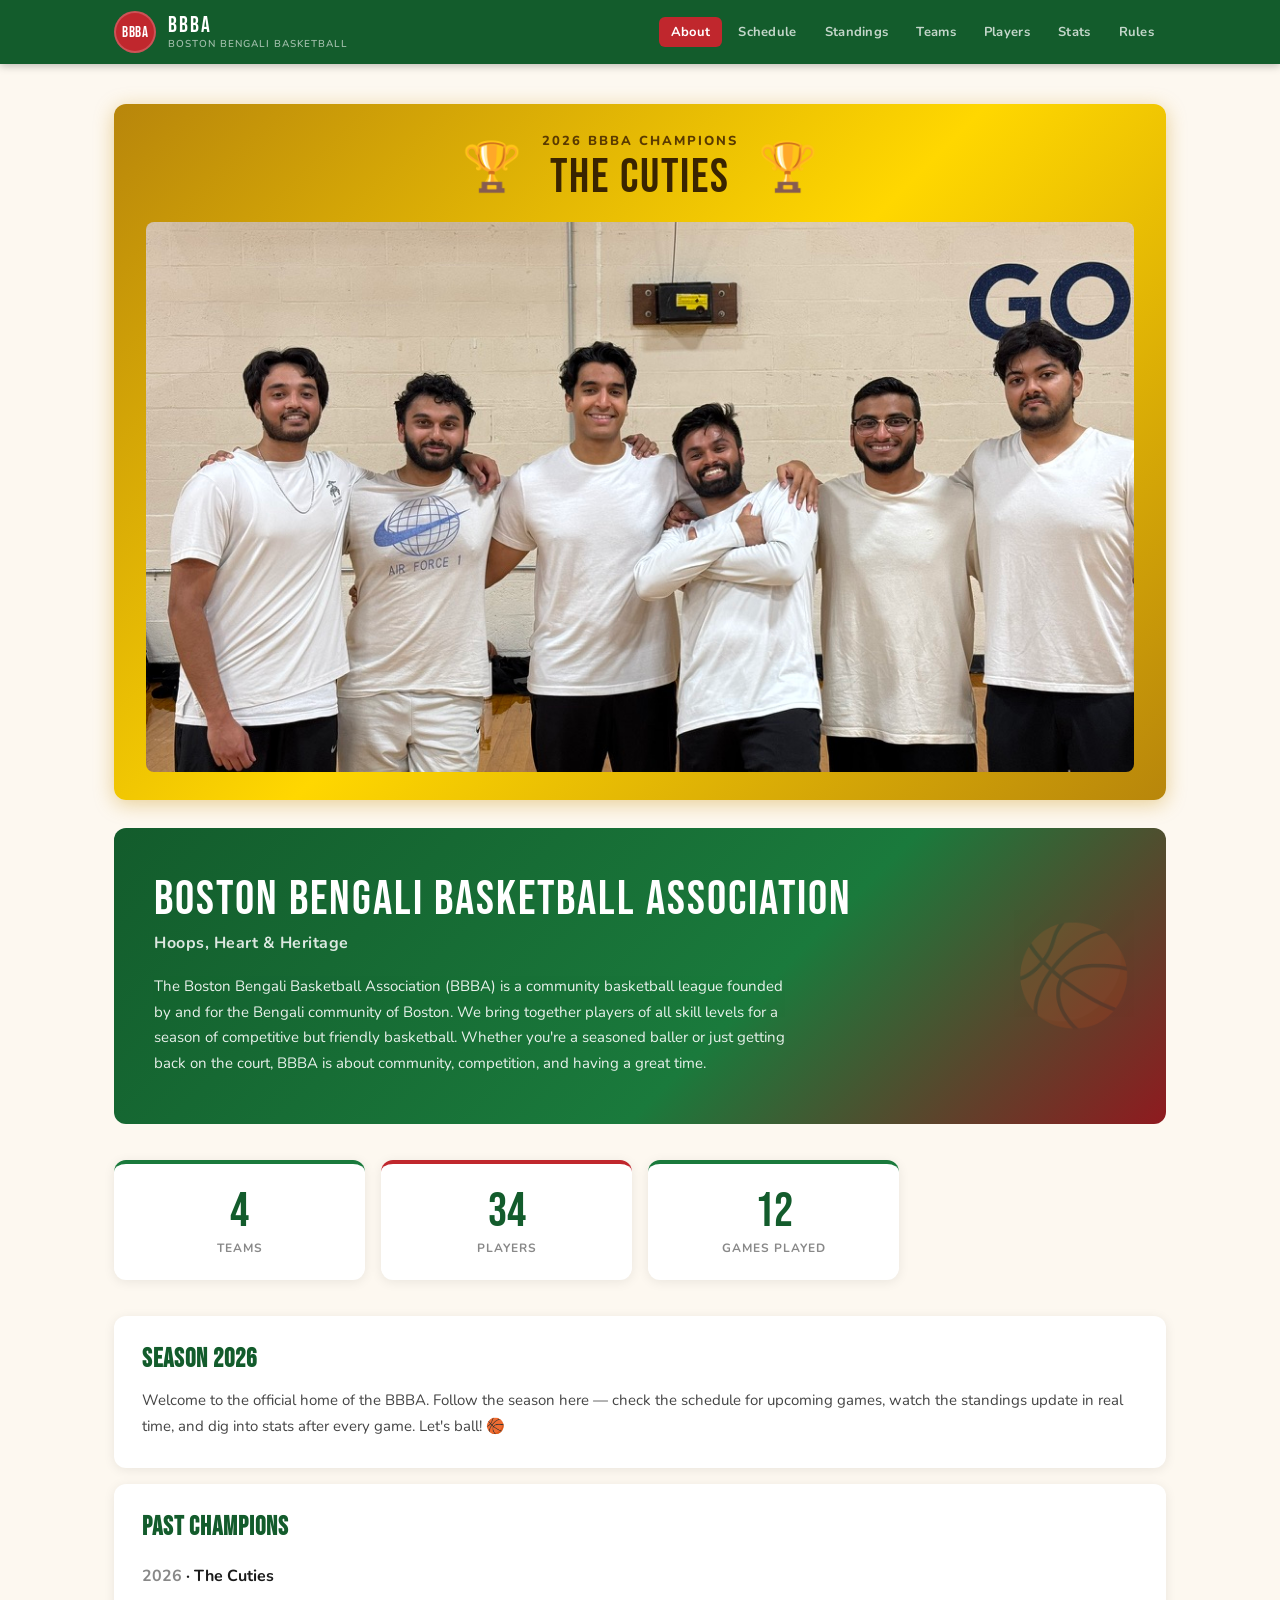
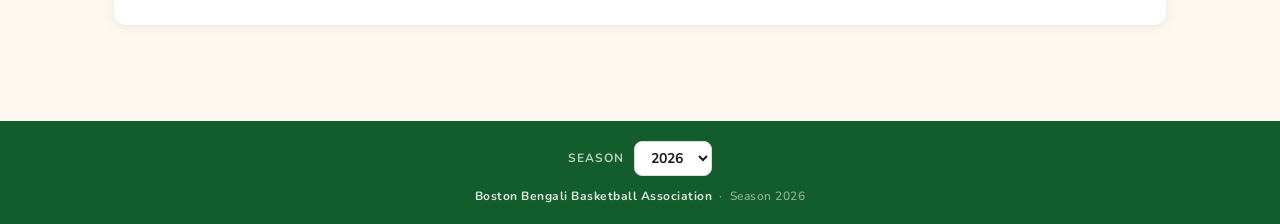
==== commit 715a7b74: "Add Past Champions list to Home Lists every season with a champion, newest first, linking to that te" ====
--- a/index.html
+++ b/index.html
@@ -33,6 +33,14 @@
     </p>
   </div>
 
+  <div class="card" id="past-champions" style="display:none;">
+    <h2
+      style="font-family:'Bebas Neue',sans-serif;font-size:26px;color:var(--green-dark);letter-spacing:1px;margin-bottom:12px;">
+      Past Champions
+    </h2>
+    <ul class="past-champions-list" id="past-champions-list"></ul>
+  </div>
+
 </main>
 
 <div id="site-footer-placeholder"></div>
--- a/css/styles.css
+++ b/css/styles.css
@@ -733,6 +733,48 @@
 .season-select:hover { border-color: var(--green); }
 .season-select:focus { outline: none; border-color: var(--green); }
 
+/* In the footer: centred above the league line, light text on the dark green */
+.footer-season-switcher {
+    justify-content: center;
+    margin-bottom: 12px;
+}
+
+.footer-season-switcher .switcher-label { color: rgba(255,255,255,0.7); }
+.footer-season-switcher .season-select:hover,
+.footer-season-switcher .season-select:focus { border-color: #fff; }
+
+/* ─── Past-Season Bar ────────────────────────────────────────────────────────── */
+/* Strip along the bottom of the sticky header while a non-current season is shown */
+.past-season-bar {
+    background: var(--green-light);
+    color: var(--green-dark);
+    border-top: 2px solid var(--red);
+    font-size: 14px;
+    font-weight: 700;
+}
+
+.past-season-bar[hidden] { display: none; }
+
+.past-season-inner {
+    max-width: 1100px;
+    margin: 0 auto;
+    padding: 8px 24px;
+    text-align: center;
+}
+
+.past-season-sep {
+    margin: 0 6px;
+    color: var(--muted);
+}
+
+.past-season-back {
+    color: var(--red);
+    text-decoration: underline;
+    white-space: nowrap;
+}
+
+.past-season-back:hover { color: var(--red-dark); }
+
 /* ─── Stats Section Heading ──────────────────────────────────────────────────── */
 .stats-section-heading {
     font-family: 'Bebas Neue', sans-serif;
@@ -774,16 +816,21 @@
 
 /* ─── Championship Banner ────────────────────────────────────────────────────── */
 .champion-banner {
-    display: flex;
-    align-items: center;
-    justify-content: center;
-    gap: 20px;
     background: linear-gradient(135deg, #b8860b, #ffd700, #b8860b);
     border-radius: var(--radius);
     padding: 28px 32px;
     margin-bottom: 28px;
     box-shadow: 0 4px 20px rgba(201, 145, 10, 0.4);
     text-align: center;
+    overflow: hidden;
+}
+
+.champion-header {
+    display: flex;
+    align-items: center;
+    justify-content: center;
+    gap: 20px;
+    margin-bottom: 20px;
 }
 
 .champion-trophy {
@@ -807,6 +854,99 @@
     letter-spacing: 2px;
     line-height: 1;
 }
+
+.champion-photo {
+    width: 100%;
+    max-height: 550px;
+    object-fit: cover;
+    border-radius: 8px;
+    display: block;
+}
+
+/* ─── Team Links & Team Page ────────────────────────────────────────────────── */
+.team-link:hover { text-decoration: underline; }
+
+.team-hero .page-title { margin-bottom: 4px; }
+
+.team-playoff-result {
+    display: inline-block;
+    margin-top: 12px;
+    padding: 4px 12px;
+    border-radius: 99px;
+    background: var(--red-light);
+    color: var(--red-dark);
+    font-weight: 800;
+    font-size: 14px;
+}
+
+.team-playoff-result.is-champion {
+    background: #fff5c2;
+    color: #8a6200;
+}
+
+.team-photo {
+    width: 100%;
+    max-height: 480px;
+    object-fit: cover;
+    border-radius: var(--radius);
+    margin-top: 20px;
+}
+
+.team-section { margin-top: 24px; }
+
+.playoff-title { background: #c9910a !important; }
+
+/* Wide tables scroll sideways on narrow screens instead of squashing */
+.table-scroll { overflow-x: auto; }
+.table-scroll .roster-table td,
+.table-scroll .roster-table th { white-space: nowrap; }
+
+.team-stats-table td.pos-diff { color: var(--green); font-weight: 800; }
+.team-stats-table td.neg-diff { color: var(--red);   font-weight: 800; }
+
+.result-win  { color: var(--green); font-weight: 800; }
+.result-loss { color: var(--red);   font-weight: 800; }
+
+.team-game-links { display: flex; gap: 10px; align-items: center; justify-content: flex-end; }
+
+/* ─── Player Links & Player Page ────────────────────────────────────────────── */
+.player-link:hover { text-decoration: underline; }
+
+.player-season-heading { margin-top: 40px; }
+
+/* ─── Past Champions (Home) ─────────────────────────────────────────────────── */
+.past-champions-list { list-style: none; }
+
+.past-champions-list li {
+    padding: 10px 0;
+    border-bottom: 1px solid var(--border);
+    font-size: 16px;
+    font-weight: 700;
+}
+
+.past-champions-list li:last-child { border-bottom: none; }
+
+.past-champion-season { color: var(--muted); }
+
+/* ─── Players Page ───────────────────────────────────────────────────────────── */
+.players-list {
+    list-style: none;
+    background: var(--card-bg);
+    border-radius: var(--radius);
+    box-shadow: var(--shadow);
+    padding: 20px 28px;
+    columns: 3;
+    column-gap: 32px;
+}
+
+.players-list li {
+    break-inside: avoid;
+    padding: 8px 0;
+    border-bottom: 1px solid var(--border);
+    font-weight: 700;
+}
+
+.sub-note { font-size: 12px; color: var(--muted); font-weight: 600; }
 
 /* ─── Hamburger Button ───────────────────────────────────────────────────────── */
 .hamburger {
@@ -837,10 +977,16 @@
 .hamburger.is-active .ham-bar:nth-child(3) { transform: translateY(-7px) rotate(-45deg); }
 
 /* ─── Responsive ──────────────────────────────────────────────────────────────── */
+/* Seven menu items: tighten them so the desktop nav still fits just above the hamburger breakpoint */
+@media (max-width: 960px) {
+    .nav-link { padding: 6px 8px; }
+}
+
 @media (max-width: 768px) {
     .quick-stats  { grid-template-columns: repeat(2, 1fr); }
     .teams-grid   { grid-template-columns: 1fr; }
     .leaders-grid { grid-template-columns: 1fr; }
+    .players-list { columns: 2; padding: 16px 20px; }
     .about-hero   { padding: 32px 24px; }
     .about-hero::before { display: none; }
     .about-hero-title { font-size: 36px; }
@@ -892,4 +1038,8 @@
     .header-inner {
         position: relative;
     }
-}+}
+
+@media (max-width: 480px) {
+    .players-list { columns: 1; }
+}
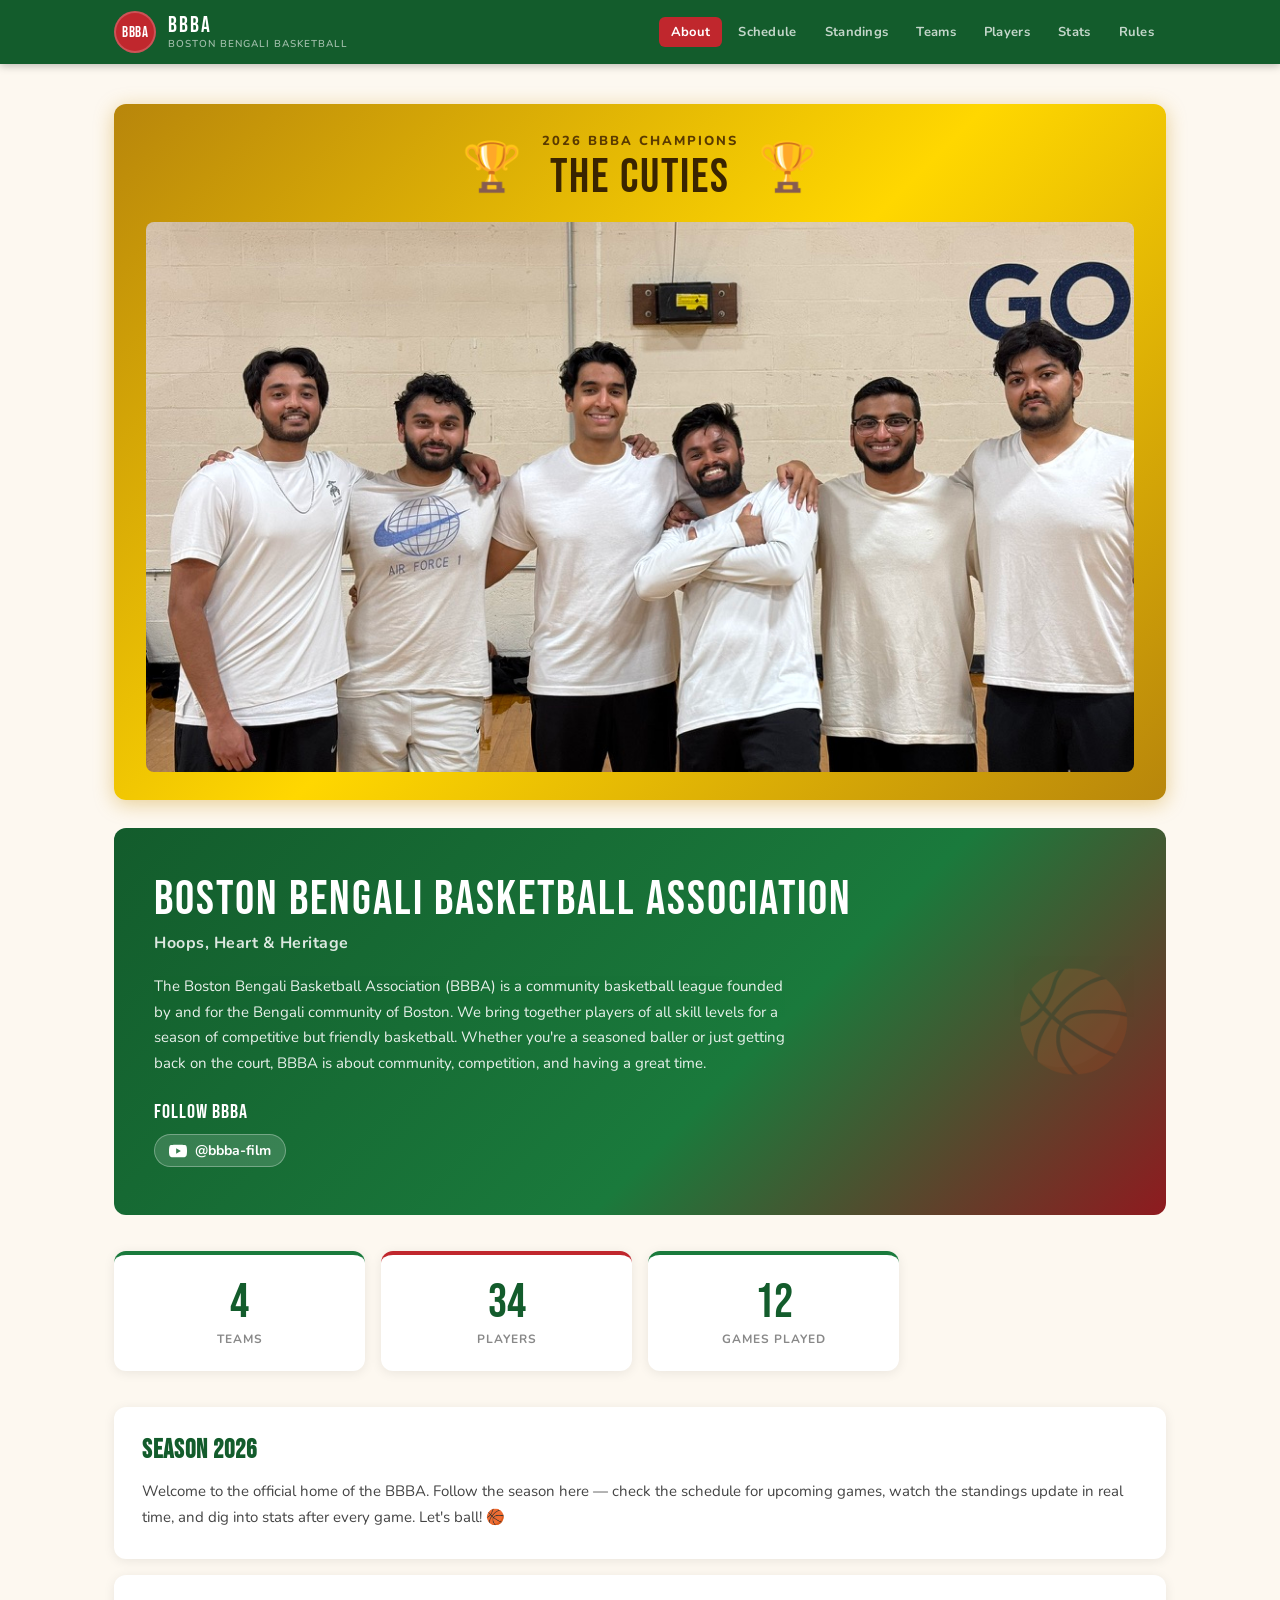
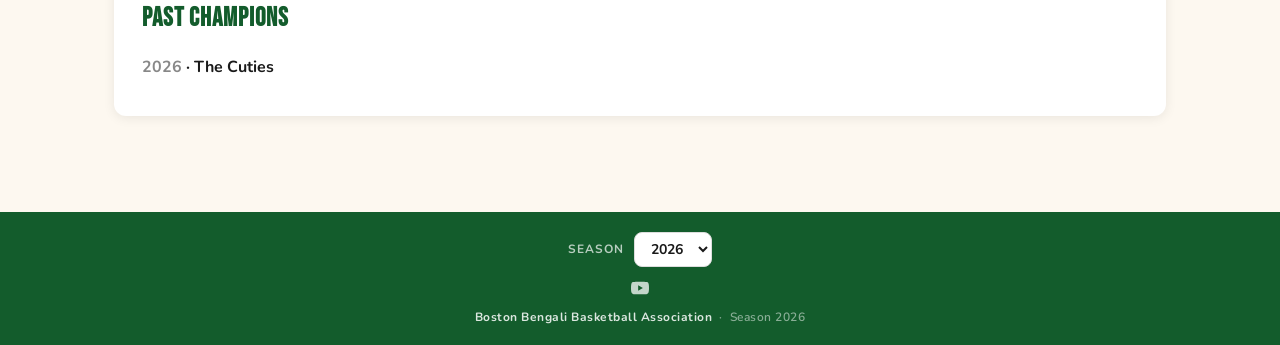
==== commit 5eaba6be: "Fix README known issues: date sorting, 3+ team ties, extensionless URLs, hardcoded text Co-Authored-" ====
--- a/index.html
+++ b/index.html
@@ -15,9 +15,13 @@
   <div id="champion-banner" style="display:none;"></div>
 
   <div class="about-hero">
-    <div class="about-hero-title">Boston Bengali Basketball Association</div>
+    <div class="about-hero-title league-name">Boston Bengali Basketball Association</div>
     <div class="about-hero-tagline league-tagline"></div>
     <p class="about-hero-text" id="about-text"></p>
+    <div class="follow-bbba" id="follow-bbba" style="display:none;">
+      <div class="follow-bbba-title">Follow BBBA</div>
+      <div class="social-links" id="follow-bbba-links"></div>
+    </div>
   </div>
 
   <div class="quick-stats" id="league-quick-stats"></div>
--- a/css/styles.css
+++ b/css/styles.css
@@ -928,6 +928,44 @@
 
 .past-champion-season { color: var(--muted); }
 
+/* ─── Social Links (footer + Follow BBBA on Home) ───────────────────────────── */
+.social-links { display: flex; flex-wrap: wrap; gap: 10px; align-items: center; }
+
+.social-link {
+    display: inline-flex;
+    align-items: center;
+    gap: 8px;
+    color: inherit;
+    text-decoration: none;
+}
+
+.social-icon { width: 18px; height: 18px; fill: currentColor; flex-shrink: 0; }
+
+.footer-social { justify-content: center; gap: 16px; margin-bottom: 12px; }
+.footer-social .social-link { color: rgba(255,255,255,0.75); }
+.footer-social .social-link:hover { color: #fff; }
+
+.follow-bbba { margin-top: 24px; }
+
+.follow-bbba-title {
+    font-family: 'Bebas Neue', sans-serif;
+    font-size: 20px;
+    letter-spacing: 1px;
+    margin-bottom: 10px;
+}
+
+.follow-bbba .social-link {
+    background: rgba(255,255,255,0.15);
+    border: 1px solid rgba(255,255,255,0.3);
+    border-radius: 999px;
+    padding: 6px 14px;
+    font-size: 14px;
+    font-weight: 700;
+    color: #fff;
+}
+
+.follow-bbba .social-link:hover { background: rgba(255,255,255,0.28); }
+
 /* ─── Players Page ───────────────────────────────────────────────────────────── */
 .players-list {
     list-style: none;
